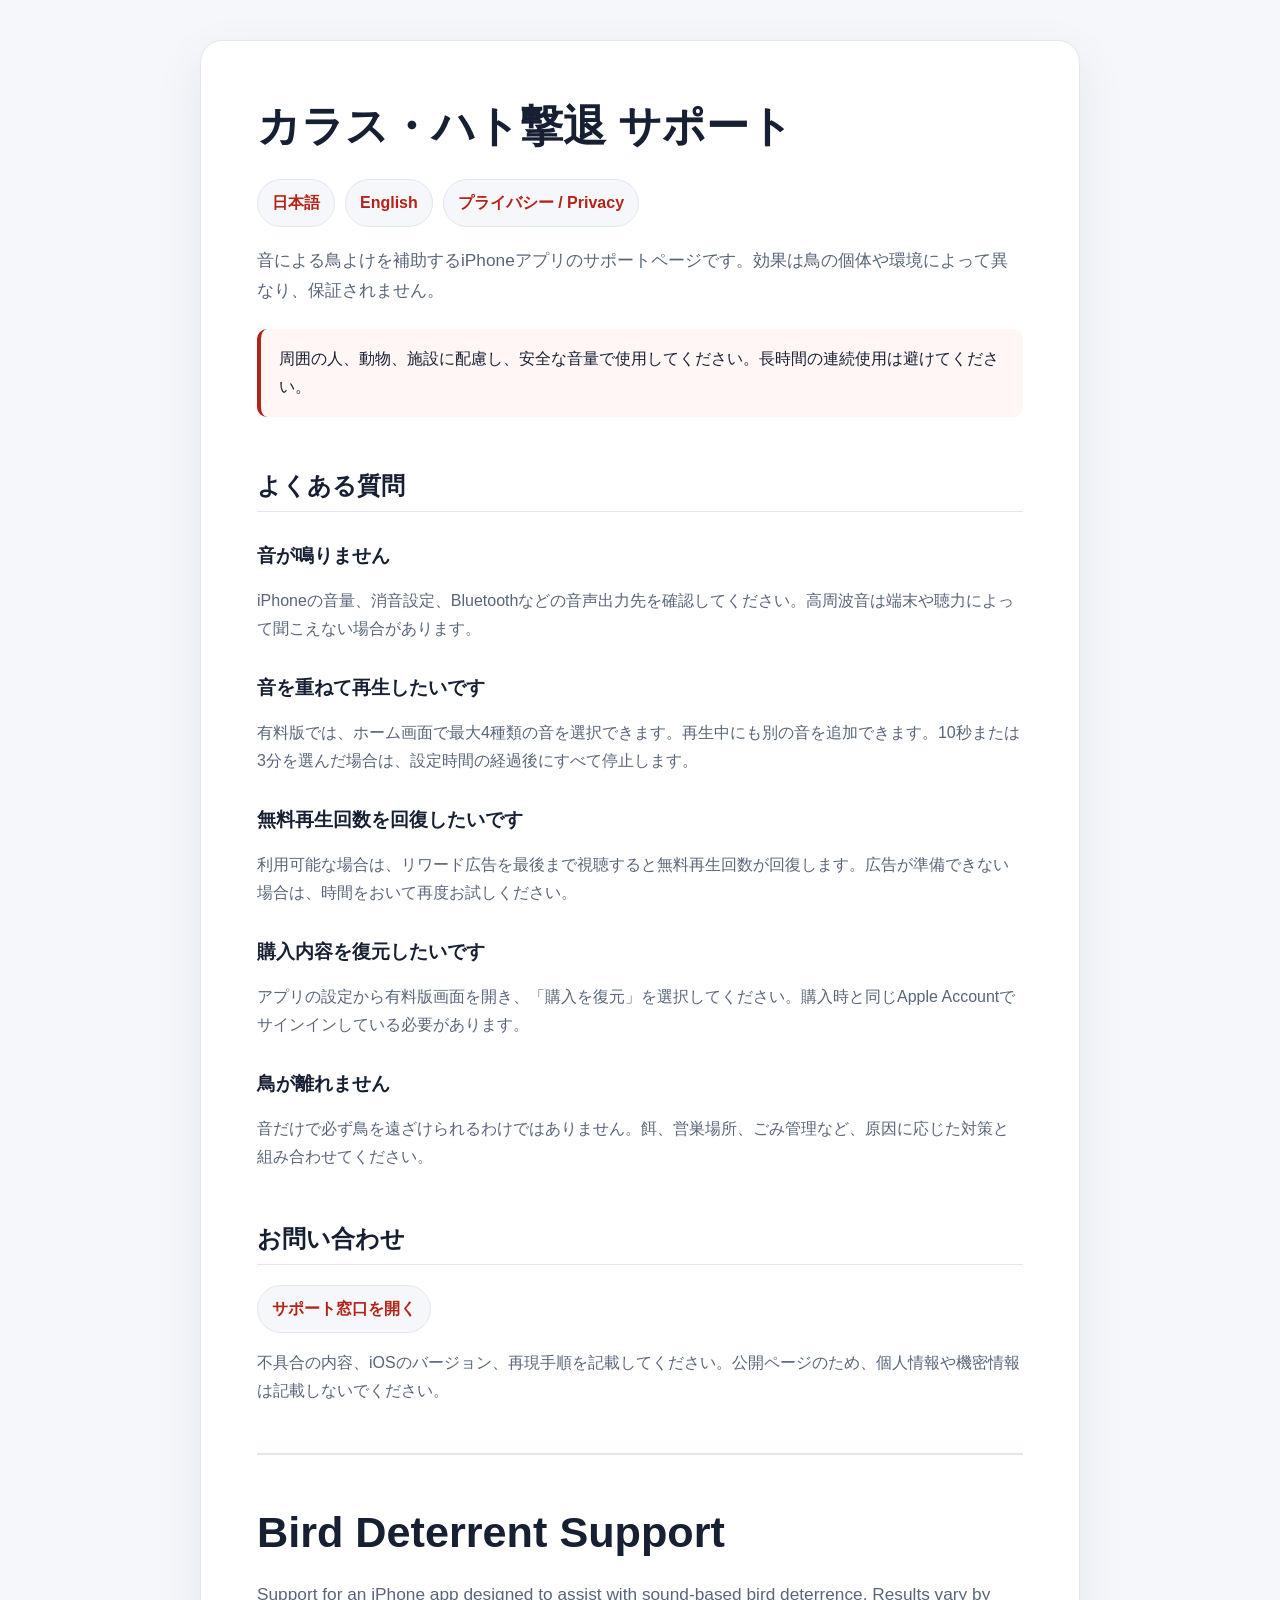
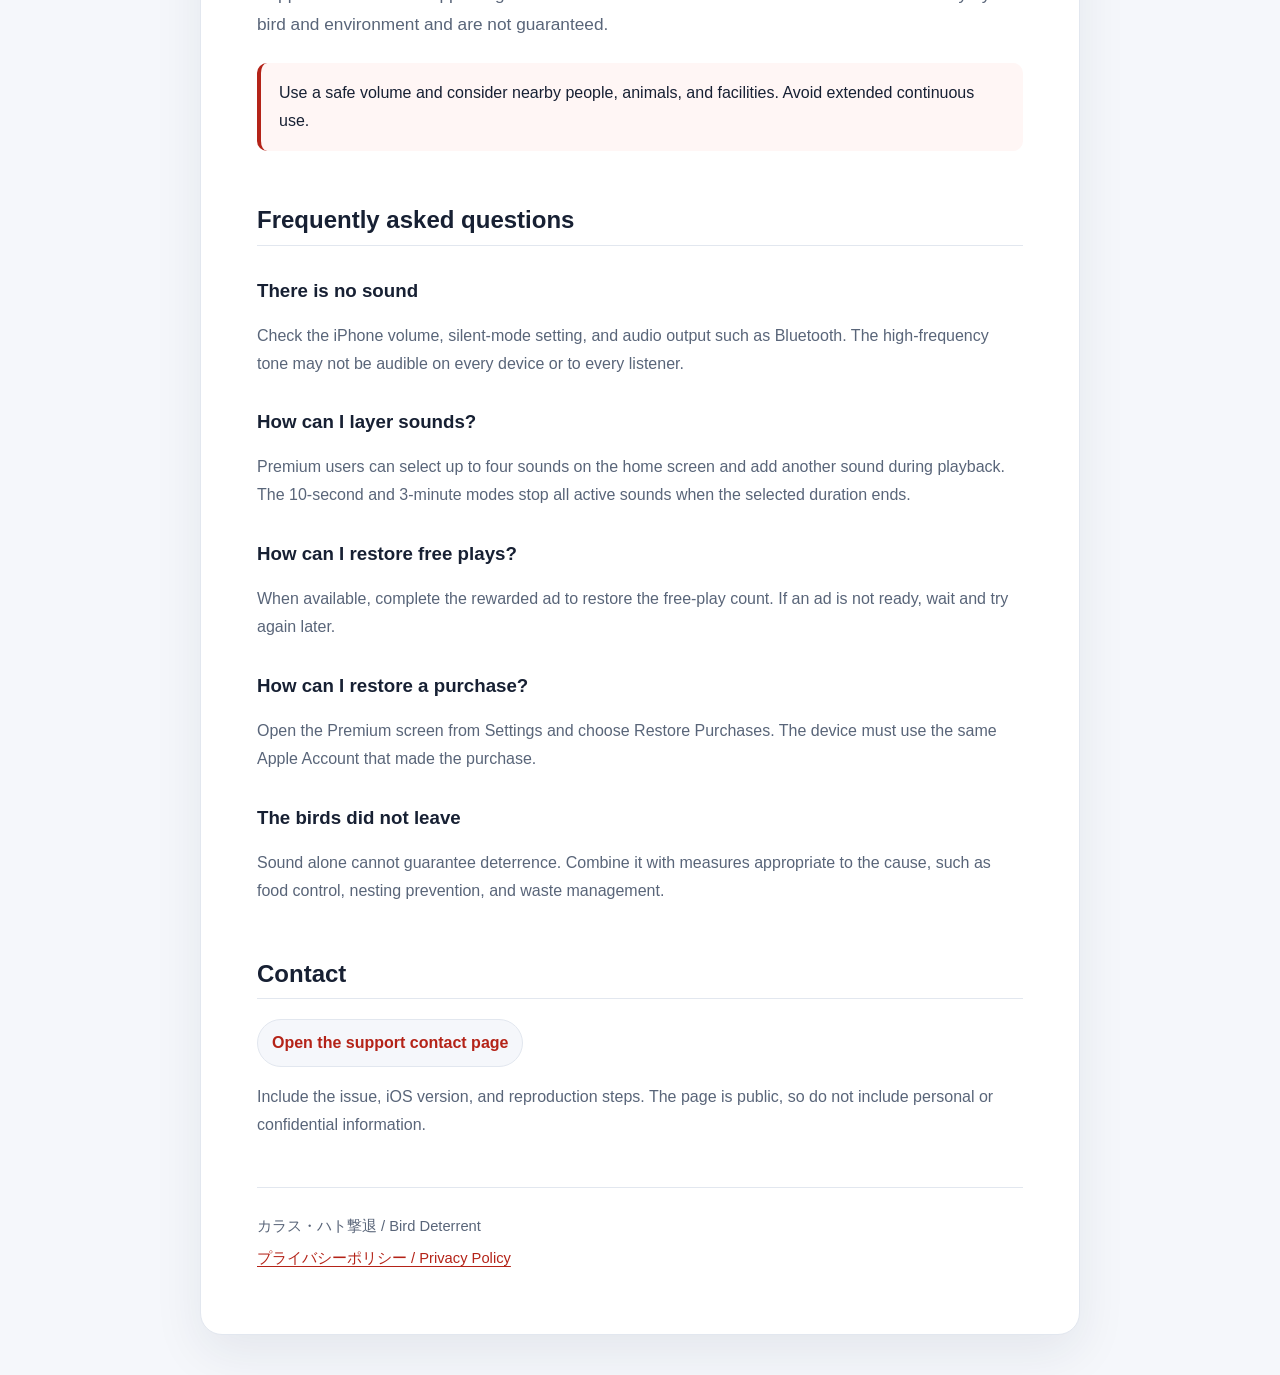
==== support/index.html @ 857f6a29 "Add bilingual support page" ====
<!doctype html>
<html lang="ja">
<head>
  <meta charset="utf-8">
  <meta name="viewport" content="width=device-width, initial-scale=1">
  <meta name="description" content="カラス・ハト撃退 / Bird Deterrent support">
  <title>サポート | カラス・ハト撃退</title>
  <link rel="stylesheet" href="../styles.css">
</head>
<body>
<main>
  <h1>カラス・ハト撃退 サポート</h1>
  <nav class="language-nav" aria-label="Language">
    <a href="#japanese">日本語</a>
    <a href="#english" lang="en">English</a>
    <a href="../">プライバシー / Privacy</a>
  </nav>

  <section id="japanese">
    <p class="lead">音による鳥よけを補助するiPhoneアプリのサポートページです。効果は鳥の個体や環境によって異なり、保証されません。</p>
    <p class="notice">周囲の人、動物、施設に配慮し、安全な音量で使用してください。長時間の連続使用は避けてください。</p>

    <h2>よくある質問</h2>
    <h3>音が鳴りません</h3>
    <p>iPhoneの音量、消音設定、Bluetoothなどの音声出力先を確認してください。高周波音は端末や聴力によって聞こえない場合があります。</p>

    <h3>音を重ねて再生したいです</h3>
    <p>有料版では、ホーム画面で最大4種類の音を選択できます。再生中にも別の音を追加できます。10秒または3分を選んだ場合は、設定時間の経過後にすべて停止します。</p>

    <h3>無料再生回数を回復したいです</h3>
    <p>利用可能な場合は、リワード広告を最後まで視聴すると無料再生回数が回復します。広告が準備できない場合は、時間をおいて再度お試しください。</p>

    <h3>購入内容を復元したいです</h3>
    <p>アプリの設定から有料版画面を開き、「購入を復元」を選択してください。購入時と同じApple Accountでサインインしている必要があります。</p>

    <h3>鳥が離れません</h3>
    <p>音だけで必ず鳥を遠ざけられるわけではありません。餌、営巣場所、ごみ管理など、原因に応じた対策と組み合わせてください。</p>

    <h2>お問い合わせ</h2>
    <p><a class="contact-link" href="https://github.com/mailerdenight/bird-deterrent-support/issues/new">サポート窓口を開く</a></p>
    <p>不具合の内容、iOSのバージョン、再現手順を記載してください。公開ページのため、個人情報や機密情報は記載しないでください。</p>
  </section>

  <hr class="section-break">

  <section id="english" lang="en">
    <h1>Bird Deterrent Support</h1>
    <p class="lead">Support for an iPhone app designed to assist with sound-based bird deterrence. Results vary by bird and environment and are not guaranteed.</p>
    <p class="notice">Use a safe volume and consider nearby people, animals, and facilities. Avoid extended continuous use.</p>

    <h2>Frequently asked questions</h2>
    <h3>There is no sound</h3>
    <p>Check the iPhone volume, silent-mode setting, and audio output such as Bluetooth. The high-frequency tone may not be audible on every device or to every listener.</p>

    <h3>How can I layer sounds?</h3>
    <p>Premium users can select up to four sounds on the home screen and add another sound during playback. The 10-second and 3-minute modes stop all active sounds when the selected duration ends.</p>

    <h3>How can I restore free plays?</h3>
    <p>When available, complete the rewarded ad to restore the free-play count. If an ad is not ready, wait and try again later.</p>

    <h3>How can I restore a purchase?</h3>
    <p>Open the Premium screen from Settings and choose Restore Purchases. The device must use the same Apple Account that made the purchase.</p>

    <h3>The birds did not leave</h3>
    <p>Sound alone cannot guarantee deterrence. Combine it with measures appropriate to the cause, such as food control, nesting prevention, and waste management.</p>

    <h2>Contact</h2>
    <p><a class="contact-link" href="https://github.com/mailerdenight/bird-deterrent-support/issues/new">Open the support contact page</a></p>
    <p>Include the issue, iOS version, and reproduction steps. The page is public, so do not include personal or confidential information.</p>
  </section>

  <footer>
    <p>カラス・ハト撃退 / Bird Deterrent</p>
    <p><a href="../">プライバシーポリシー / Privacy Policy</a></p>
  </footer>
</main>
</body>
</html>
---- styles.css ----
:root {
  color-scheme: light;
  --ink: #172033;
  --muted: #596579;
  --accent: #b42318;
  --surface: #ffffff;
  --line: #e2e7ef;
  --wash: #f5f7fb;
}

* { box-sizing: border-box; }

body {
  margin: 0;
  color: var(--ink);
  background: var(--wash);
  font-family: -apple-system, BlinkMacSystemFont, "Hiragino Sans", "Yu Gothic", sans-serif;
  line-height: 1.75;
}

main {
  width: min(880px, calc(100% - 32px));
  margin: 40px auto;
  padding: clamp(24px, 5vw, 56px);
  background: var(--surface);
  border: 1px solid var(--line);
  border-radius: 22px;
  box-shadow: 0 18px 50px rgba(28, 39, 60, 0.08);
}

h1, h2, h3 { line-height: 1.35; }
h1 { margin: 0 0 8px; font-size: clamp(1.8rem, 5vw, 2.7rem); }
h2 { margin-top: 2.2em; border-bottom: 1px solid var(--line); padding-bottom: 0.35em; }
h3 { margin-top: 1.7em; }
p, li { color: var(--muted); }
a { color: var(--accent); text-underline-offset: 3px; }
.lead { font-size: 1.08rem; }
.updated { margin-top: 0; color: var(--muted); }
.language-nav { display: flex; flex-wrap: wrap; gap: 10px; margin: 24px 0 8px; }
.language-nav a, .contact-link {
  display: inline-block;
  padding: 9px 14px;
  border: 1px solid var(--line);
  border-radius: 999px;
  background: var(--wash);
  font-weight: 650;
  text-decoration: none;
}
.notice {
  margin: 24px 0;
  padding: 16px 18px;
  border-left: 4px solid var(--accent);
  border-radius: 10px;
  background: #fff6f5;
  color: var(--ink);
}
.section-break { margin: 48px 0; border: 0; border-top: 2px solid var(--line); }
footer { margin-top: 48px; padding-top: 20px; border-top: 1px solid var(--line); }
footer p { margin: 6px 0; font-size: 0.92rem; }

@media (max-width: 540px) {
  main { width: 100%; margin: 0; border: 0; border-radius: 0; box-shadow: none; }
}
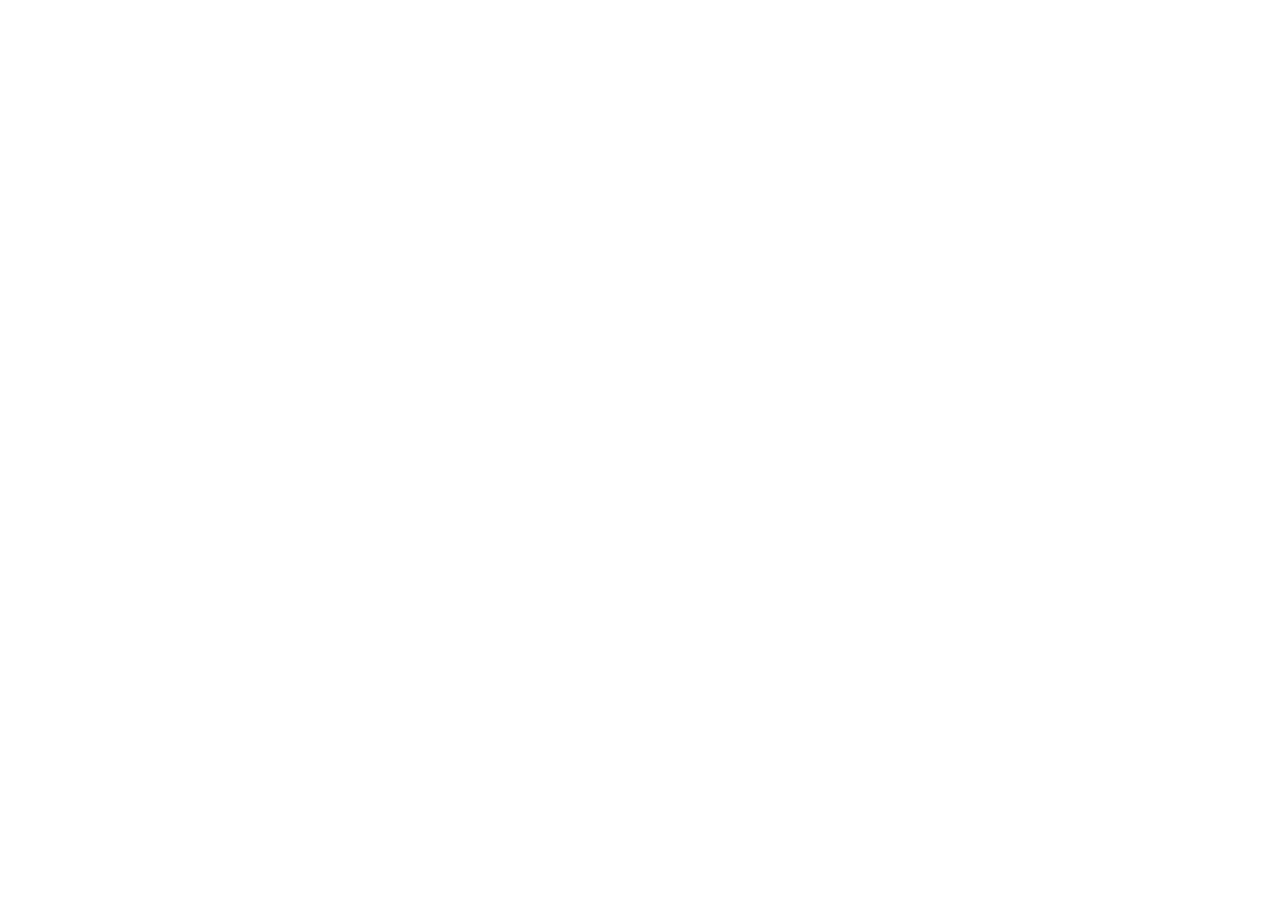
==== commit 71bc09e4: "Redirect legacy bird deterrent pages" ====
--- a/support/index.html
+++ b/support/index.html
@@ -3,76 +3,11 @@
 <head>
   <meta charset="utf-8">
   <meta name="viewport" content="width=device-width, initial-scale=1">
-  <meta name="description" content="カラス・ハト撃退 / Bird Deterrent support">
-  <title>サポート | カラス・ハト撃退</title>
-  <link rel="stylesheet" href="../styles.css">
+  <meta http-equiv="refresh" content="0; url=https://mailerdenight.github.io/bird-deterrent-sounds/support/">
+  <link rel="canonical" href="https://mailerdenight.github.io/bird-deterrent-sounds/support/">
+  <title>鳥よけサウンド サポート</title>
 </head>
 <body>
-<main>
-  <h1>カラス・ハト撃退 サポート</h1>
-  <nav class="language-nav" aria-label="Language">
-    <a href="#japanese">日本語</a>
-    <a href="#english" lang="en">English</a>
-    <a href="../">プライバシー / Privacy</a>
-  </nav>
-
-  <section id="japanese">
-    <p class="lead">音による鳥よけを補助するiPhoneアプリのサポートページです。効果は鳥の個体や環境によって異なり、保証されません。</p>
-    <p class="notice">周囲の人、動物、施設に配慮し、安全な音量で使用してください。長時間の連続使用は避けてください。</p>
-
-    <h2>よくある質問</h2>
-    <h3>音が鳴りません</h3>
-    <p>iPhoneの音量、消音設定、Bluetoothなどの音声出力先を確認してください。高周波音は端末や聴力によって聞こえない場合があります。</p>
-
-    <h3>音を重ねて再生したいです</h3>
-    <p>有料版では、ホーム画面で最大4種類の音を選択できます。再生中にも別の音を追加できます。10秒または3分を選んだ場合は、設定時間の経過後にすべて停止します。</p>
-
-    <h3>無料再生回数を回復したいです</h3>
-    <p>利用可能な場合は、リワード広告を最後まで視聴すると無料再生回数が回復します。広告が準備できない場合は、時間をおいて再度お試しください。</p>
-
-    <h3>購入内容を復元したいです</h3>
-    <p>アプリの設定から有料版画面を開き、「購入を復元」を選択してください。購入時と同じApple Accountでサインインしている必要があります。</p>
-
-    <h3>鳥が離れません</h3>
-    <p>音だけで必ず鳥を遠ざけられるわけではありません。餌、営巣場所、ごみ管理など、原因に応じた対策と組み合わせてください。</p>
-
-    <h2>お問い合わせ</h2>
-    <p><a class="contact-link" href="https://github.com/mailerdenight/bird-deterrent-support/issues/new">サポート窓口を開く</a></p>
-    <p>不具合の内容、iOSのバージョン、再現手順を記載してください。公開ページのため、個人情報や機密情報は記載しないでください。</p>
-  </section>
-
-  <hr class="section-break">
-
-  <section id="english" lang="en">
-    <h1>Bird Deterrent Support</h1>
-    <p class="lead">Support for an iPhone app designed to assist with sound-based bird deterrence. Results vary by bird and environment and are not guaranteed.</p>
-    <p class="notice">Use a safe volume and consider nearby people, animals, and facilities. Avoid extended continuous use.</p>
-
-    <h2>Frequently asked questions</h2>
-    <h3>There is no sound</h3>
-    <p>Check the iPhone volume, silent-mode setting, and audio output such as Bluetooth. The high-frequency tone may not be audible on every device or to every listener.</p>
-
-    <h3>How can I layer sounds?</h3>
-    <p>Premium users can select up to four sounds on the home screen and add another sound during playback. The 10-second and 3-minute modes stop all active sounds when the selected duration ends.</p>
-
-    <h3>How can I restore free plays?</h3>
-    <p>When available, complete the rewarded ad to restore the free-play count. If an ad is not ready, wait and try again later.</p>
-
-    <h3>How can I restore a purchase?</h3>
-    <p>Open the Premium screen from Settings and choose Restore Purchases. The device must use the same Apple Account that made the purchase.</p>
-
-    <h3>The birds did not leave</h3>
-    <p>Sound alone cannot guarantee deterrence. Combine it with measures appropriate to the cause, such as food control, nesting prevention, and waste management.</p>
-
-    <h2>Contact</h2>
-    <p><a class="contact-link" href="https://github.com/mailerdenight/bird-deterrent-support/issues/new">Open the support contact page</a></p>
-    <p>Include the issue, iOS version, and reproduction steps. The page is public, so do not include personal or confidential information.</p>
-  </section>
-
-  <footer>
-    <p>カラス・ハト撃退 / Bird Deterrent</p>
-    <p><a href="../">プライバシーポリシー / Privacy Policy</a></p>
-  </footer>
-</main>
+  <p><a href="https://mailerdenight.github.io/bird-deterrent-sounds/support/">鳥よけサウンドのサポートへ移動します</a></p>
 </body>
 </html>
